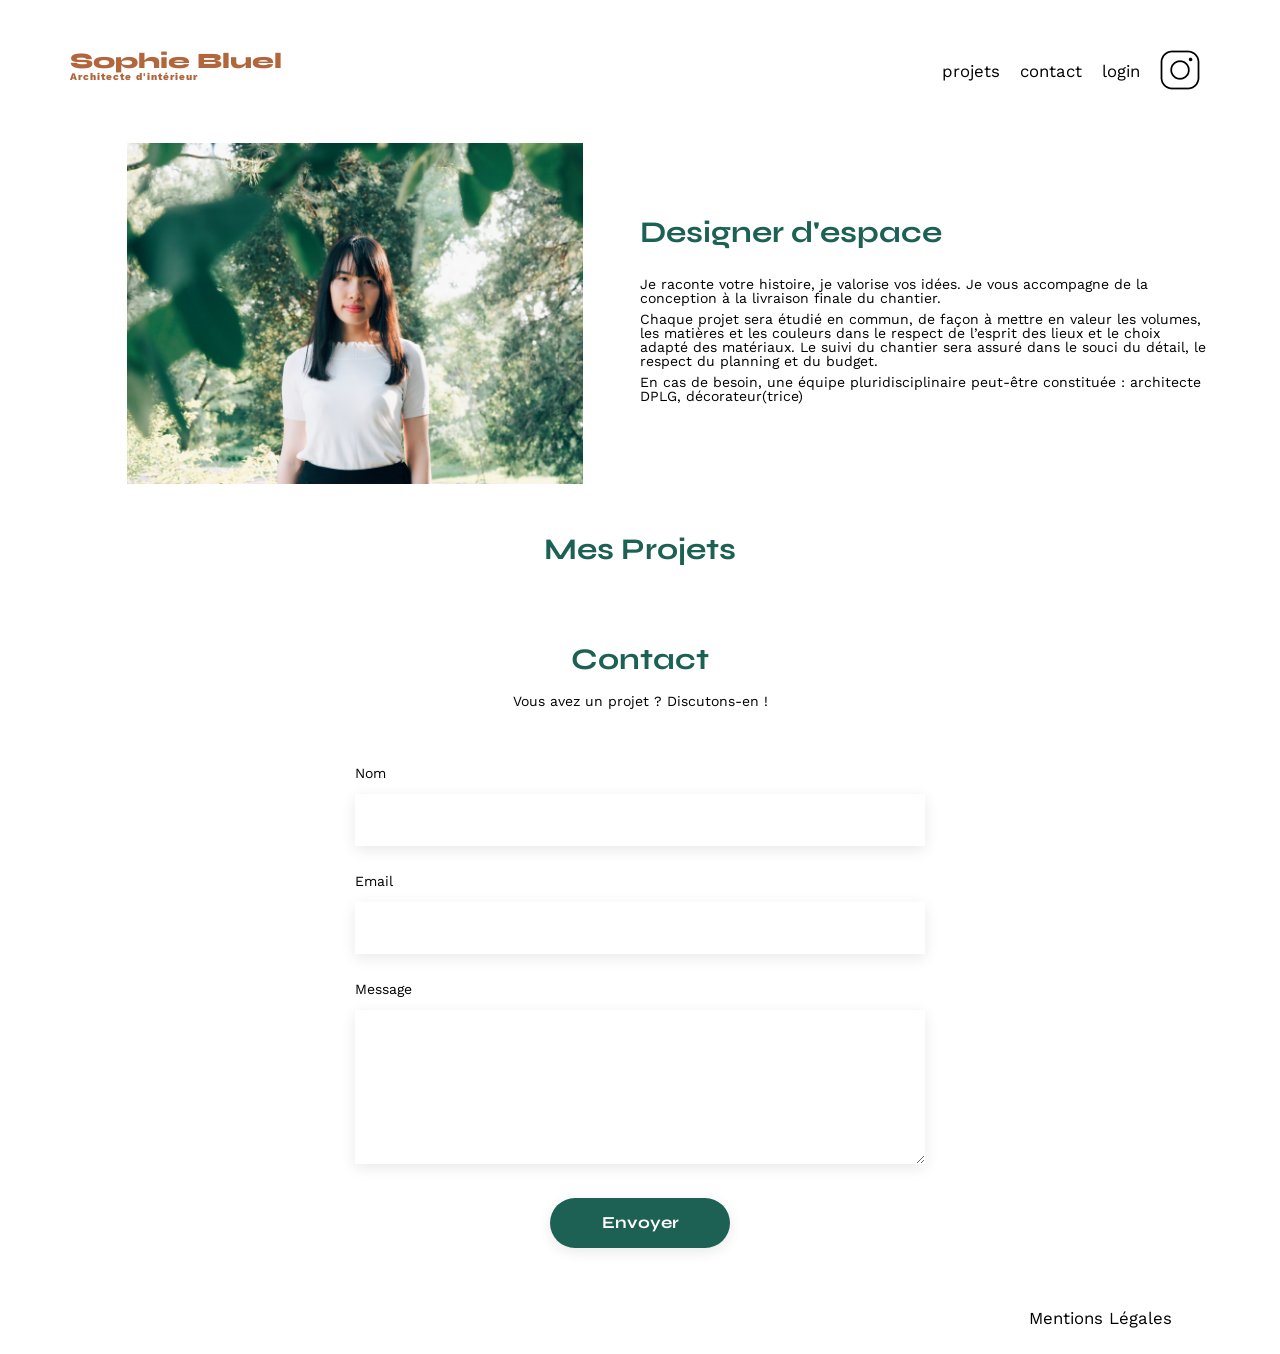
==== FrontEnd/index.html @ b1c6393d "etape js getwork" ====
<!DOCTYPE html>
<html lang="fr">
<head>
	<meta charset="UTF-8">
	<title>Sophie Bluel - Architecte d'intérieur</title>
	<meta name="viewport" content="width=device-width, initial-scale=1.0">
	<link rel="preconnect" href="https://fonts.googleapis.com">
	<link rel="preconnect" href="https://fonts.gstatic.com" crossorigin>
	<link href="https://fonts.googleapis.com/css2?family=Syne:wght@700;800&family=Work+Sans&display=swap" rel="stylesheet">
	<meta name="description" content="">
	<link rel="stylesheet" href="./assets/style.css">
</head>
<body>
<header>
	<h1>Sophie Bluel <span>Architecte d'intérieur</span></h1>
	<nav>
		<ul>
			<li>projets</li>
			<li>contact</li>
			<li>login</li>
			<li><img src="./assets/icons/instagram.png" alt="Instagram"></li>
		</ul>
	</nav>
</header>
<main>
	<section id="introduction">
		<figure>
			<img src="./assets/images/sophie-bluel.png" alt="">
		</figure>
		<article>
			<h2>Designer d'espace</h2>
			<p>Je raconte votre histoire, je valorise vos idées. Je vous accompagne de la conception à la livraison finale du chantier.</p>
			<p>Chaque projet sera étudié en commun, de façon à mettre en valeur les volumes, les matières et les couleurs dans le respect de l’esprit des lieux et le choix adapté des matériaux. Le suivi du chantier sera assuré dans le souci du détail, le respect du planning et du budget.</p>
			<p>En cas de besoin, une équipe pluridisciplinaire peut-être constituée : architecte DPLG, décorateur(trice)</p>
		</article>
	</section>
	<section id="portfolio">
		<h2>Mes Projets</h2>
		<div class="gallery">
		</div>
	</section>
	<section id="contact">
		<h2>Contact</h2>
		<p>Vous avez un projet ? Discutons-en !</p>
		<form action="#" method="post">
			<label for="name">Nom</label>
			<input type="text" name="name" id="name">
			<label for="email">Email</label>
			<input type="email" name="email" id="email">
			<label for="message">Message</label>
			<textarea name="message" id="message" cols="30" rows="10"></textarea>
			<input type="submit" value="Envoyer">
		</form>
	</section>
</main>

<footer>
	<nav>
		<ul>
			<li>Mentions Légales</li>
		</ul>
	</nav>
</footer>
<script src="script.js"></script>
</body>
</html>
---- FrontEnd/assets/style.css ----
/* http://meyerweb.com/eric/tools/css/reset/
   v2.0 | 20110126
   License: none (public domain)
*/

html, body, div, span, applet, object, iframe,
h1, h2, h3, h4, h5, h6, p, blockquote, pre,
a, abbr, acronym, address, big, cite, code,
del, dfn, em, img, ins, kbd, q, s, samp,
small, strike, strong, sub, sup, tt, var,
b, u, i, center,
dl, dt, dd, ol, ul, li,
fieldset, form, label, legend,
table, caption, tbody, tfoot, thead, tr, th, td,
article, aside, canvas, details, embed,
figure, figcaption, footer, header, hgroup,
menu, nav, output, ruby, section, summary,
time, mark, audio, video {
	margin: 0;
	padding: 0;
	border: 0;
	font-size: 100%;
	font: inherit;
	vertical-align: baseline;
}
/* HTML5 display-role reset for older browsers */
article, aside, details, figcaption, figure,
footer, header, hgroup, menu, nav, section {
	display: block;
}
body {
	line-height: 1;
}
ol, ul {
	list-style: none;
}
blockquote, q {
	quotes: none;
}
blockquote:before, blockquote:after,
q:before, q:after {
	content: '';
	content: none;
}
table {
	border-collapse: collapse;
	border-spacing: 0;
}
/** end reset css**/
body {
	max-width: 1140px;
	margin:auto;
	font-family: 'Work Sans' ;
	font-size: 14px;
}
header {
	display: flex;
	justify-content: space-between;
	margin: 50px 0
}
section {
	margin: 50px 0
}

h1{
	display: flex;
	flex-direction: column;
	font-family: 'Syne';
	font-size: 22px;
	font-weight: 800;
	color: #B1663C
}

h1 > span {
	font-family: 'Work Sans';
	font-size:10px;
	letter-spacing: 0.1em;
;
}

h2{
	font-family: 'Syne';
	font-weight: 700;
	font-size: 30px;
	color: #1D6154
}
nav ul {
	display: flex;
	align-items: center;
	list-style-type: none;

}
nav li {
	padding: 0 10px;
	font-size: 1.2em;
}

li:hover {
	color: #B1663C;
}
#introduction {
	display: flex;
	align-items: center;
}
#introduction figure {
	flex: 1
}
#introduction img {
	display: block;
	margin: auto;
	width: 80%;
}

#introduction article {
	flex: 1
}
#introduction h2 {
	margin-bottom: 1em;
}

#introduction p {
	margin-bottom: 0.5em;
}
#portfolio h2 {
	text-align: center;
	margin-bottom: 1em;
}
.gallery {
	width: 100%;
	display: grid;
	grid-template-columns: 1fr 1fr 1fr;
	grid-column-gap: 20px;
	grid-row-gap: 20px;
}

.gallery img {
	width: 100%;

}
#contact {
	width: 50%;
margin: auto;
}
#contact > * {
	text-align: center;

}
#contact h2{
	margin-bottom: 20px;
}
#contact form {
	text-align: left;
	margin-top:30px;
	display: flex;
	flex-direction: column;
}

#contact input {
	height: 50px;
	font-size: 1.2em;
	border: none;
	box-shadow: 0px 4px 14px rgba(0, 0, 0, 0.09);
}
#contact label {
	margin: 2em 0 1em 0;
}
#contact textarea {
	border: none;
	box-shadow: 0px 4px 14px rgba(0, 0, 0, 0.09);
}

input[type="submit"]{
	font-family: 'Syne';
	font-weight: 700;
	color: white;
	background-color: #1D6154;
	margin : 2em auto ;
	width: 180px;
	text-align: center;
	border-radius: 60px ;
}

footer nav ul {
	display: flex;
	justify-content: flex-end;
	margin: 2em
}

/* Filtres */
.filters {
    display: flex;
    justify-content: center;
    gap: 10px;
    margin: 50px 0;
}

.filter-btn {
    padding: 10px 20px;
    border: 1px solid #1D6154;
    background-color: white;
    color: #1D6154;
    font-family: 'Swork Sans';
    font-size: 16px;
    cursor: pointer;
    border-radius: 60px;
    transition: all 0.3s;
}

.filter-btn:hover {
    background-color: #1D6154;
    color: white;
}

.filter-btn.active {
    background-color: #1D6154;
    color: white;
}
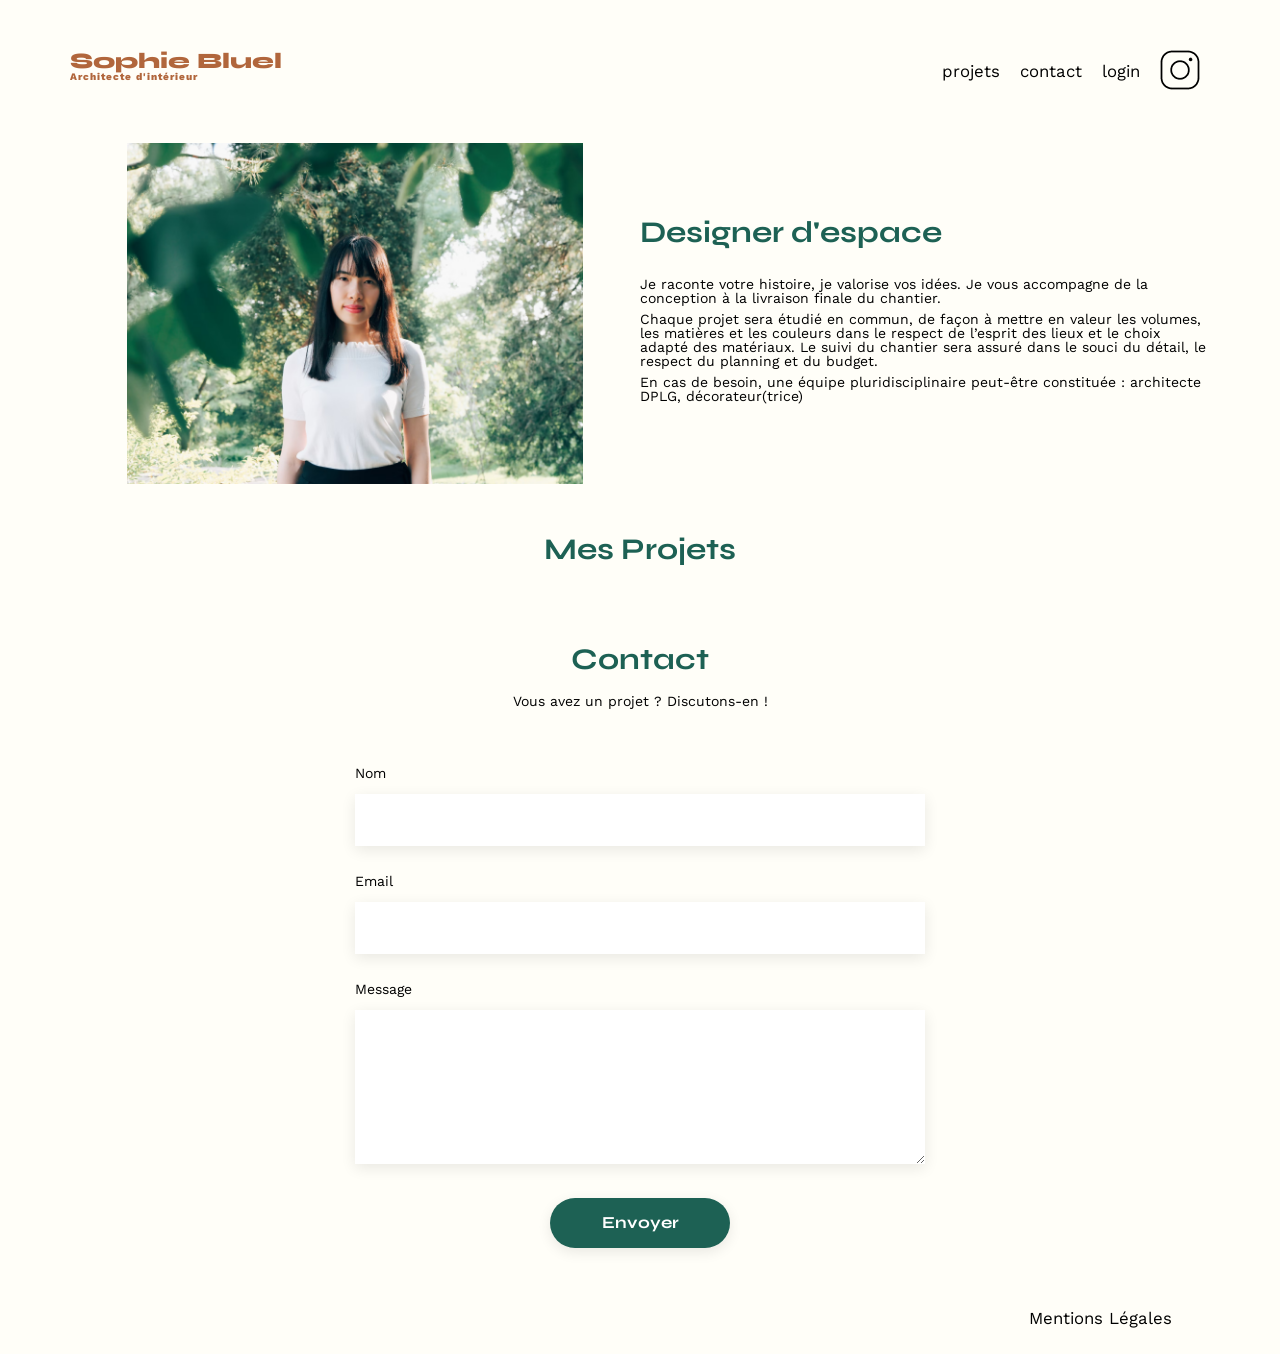
==== commit add04bd2: "ajout page login" ====
--- a/FrontEnd/index.html
+++ b/FrontEnd/index.html
@@ -15,9 +15,9 @@
 	<h1>Sophie Bluel <span>Architecte d'intérieur</span></h1>
 	<nav>
 		<ul>
-			<li>projets</li>
-			<li>contact</li>
-			<li>login</li>
+			<li><a href="#portfolio">projets</a></li>
+			<li><a href="#contact">contact</a></li>
+			<li><a href="login.html">login</a></li>
 			<li><img src="./assets/icons/instagram.png" alt="Instagram"></li>
 		</ul>
 	</nav>
--- a/FrontEnd/assets/style.css
+++ b/FrontEnd/assets/style.css
@@ -28,8 +28,19 @@
 footer, header, hgroup, menu, nav, section {
 	display: block;
 }
+
+a {
+	color: black;
+	text-decoration: none;
+}
+
+a:visited {
+	color: black;
+}
+
 body {
 	line-height: 1;
+	background-color: #FFFEF8;
 }
 ol, ul {
 	list-style: none;
@@ -214,4 +225,74 @@
 .filter-btn.active {
     background-color: #1D6154;
     color: white;
+}
+
+/* Page Login */
+#login {
+	width: 50%;
+	margin: auto;
+	text-align: center;
+}
+
+#login h2 {
+	margin-bottom: 40px;
+	font-family: 'Syne';
+	font-weight: 700;
+	font-size: 30px;
+	color: #1D6154;
+}
+
+#login-form {
+	display: flex;
+	flex-direction: column;
+	text-align: left;
+}
+
+#login-form label {
+	margin-bottom: 10px;
+	font-family: 'Work Sans';
+	font-weight: 500;
+	font-size: 14px;
+}
+
+#login-form input[type="email"],
+#login-form input[type="password"] {
+	height: 50px;
+	font-size: 1.2em;
+	border: none;
+	box-shadow: 0px 4px 14px rgba(0, 0, 0, 0.09);
+	margin-bottom: 30px;
+	padding: 0 15px;
+}
+
+#login-form input[type="submit"] {
+	font-family: 'Syne';
+	font-weight: 700;
+	color: white;
+	background-color: #1D6154;
+	margin: 2em auto;
+	width: 180px;
+	text-align: center;
+	border-radius: 60px;
+	border: none;
+	padding: 10px 0;
+	cursor: pointer;
+}
+
+#login-form input[type="submit"]:hover {
+	background-color: #0E4A3F;
+}
+
+#login a {
+	text-decoration: underline;
+	color: #3D3D3D;
+	font-family: 'Work Sans';
+	font-size: 14px;
+}
+
+.error-message {
+	color: red;
+	margin: 20px 0;
+	font-family: 'Work Sans';
+	font-size: 14px;
 }
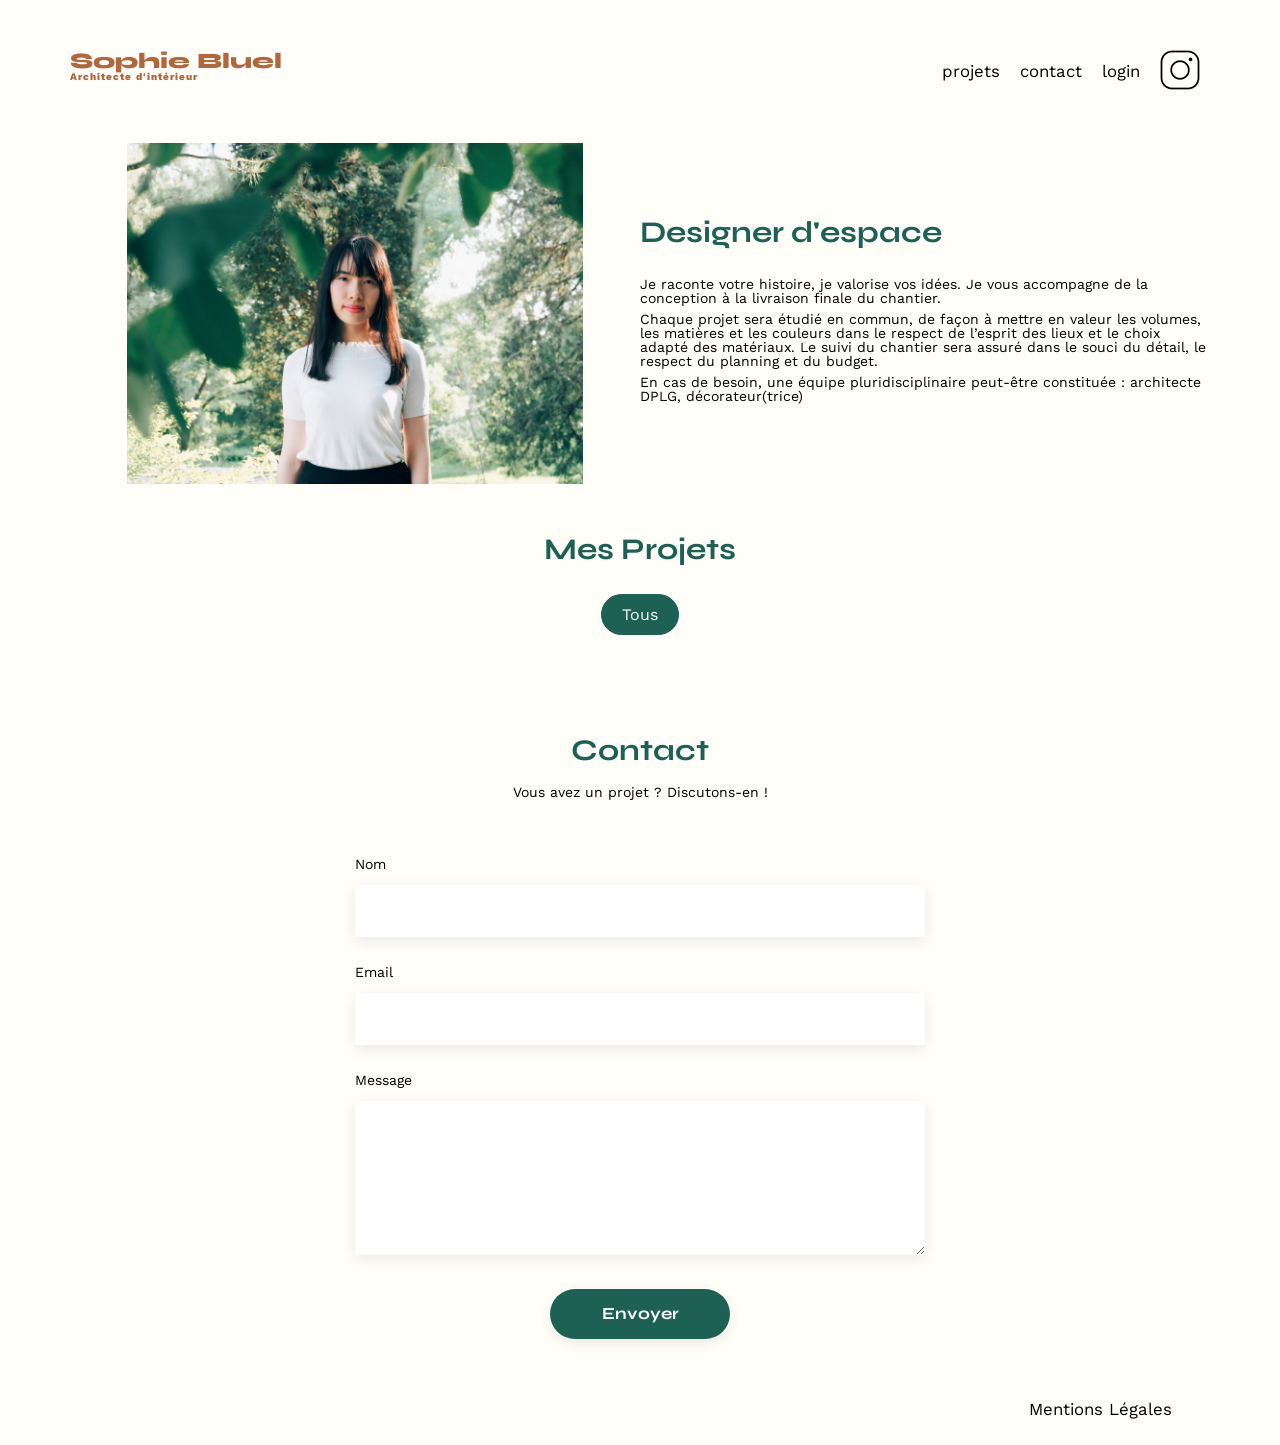
==== commit b8a235f7: "version fonctionnelle du site" ====
--- a/FrontEnd/index.html
+++ b/FrontEnd/index.html
@@ -1,66 +1,141 @@
 <!DOCTYPE html>
 <html lang="fr">
-<head>
-	<meta charset="UTF-8">
-	<title>Sophie Bluel - Architecte d'intérieur</title>
-	<meta name="viewport" content="width=device-width, initial-scale=1.0">
-	<link rel="preconnect" href="https://fonts.googleapis.com">
-	<link rel="preconnect" href="https://fonts.gstatic.com" crossorigin>
-	<link href="https://fonts.googleapis.com/css2?family=Syne:wght@700;800&family=Work+Sans&display=swap" rel="stylesheet">
-	<meta name="description" content="">
-	<link rel="stylesheet" href="./assets/style.css">
-</head>
-<body>
-<header>
-	<h1>Sophie Bluel <span>Architecte d'intérieur</span></h1>
-	<nav>
-		<ul>
-			<li><a href="#portfolio">projets</a></li>
-			<li><a href="#contact">contact</a></li>
-			<li><a href="login.html">login</a></li>
-			<li><img src="./assets/icons/instagram.png" alt="Instagram"></li>
-		</ul>
-	</nav>
-</header>
-<main>
-	<section id="introduction">
-		<figure>
-			<img src="./assets/images/sophie-bluel.png" alt="">
-		</figure>
-		<article>
-			<h2>Designer d'espace</h2>
-			<p>Je raconte votre histoire, je valorise vos idées. Je vous accompagne de la conception à la livraison finale du chantier.</p>
-			<p>Chaque projet sera étudié en commun, de façon à mettre en valeur les volumes, les matières et les couleurs dans le respect de l’esprit des lieux et le choix adapté des matériaux. Le suivi du chantier sera assuré dans le souci du détail, le respect du planning et du budget.</p>
-			<p>En cas de besoin, une équipe pluridisciplinaire peut-être constituée : architecte DPLG, décorateur(trice)</p>
-		</article>
-	</section>
-	<section id="portfolio">
-		<h2>Mes Projets</h2>
-		<div class="gallery">
-		</div>
-	</section>
-	<section id="contact">
-		<h2>Contact</h2>
-		<p>Vous avez un projet ? Discutons-en !</p>
-		<form action="#" method="post">
-			<label for="name">Nom</label>
-			<input type="text" name="name" id="name">
-			<label for="email">Email</label>
-			<input type="email" name="email" id="email">
-			<label for="message">Message</label>
-			<textarea name="message" id="message" cols="30" rows="10"></textarea>
-			<input type="submit" value="Envoyer">
-		</form>
-	</section>
-</main>
+  <head>
+    <meta charset="UTF-8" />
+    <title>Sophie Bluel - Architecte d'intérieur</title>
+    <meta name="viewport" content="width=device-width, initial-scale=1.0" />
+    <link rel="preconnect" href="https://fonts.googleapis.com" />
+    <link rel="preconnect" href="https://fonts.gstatic.com" crossorigin />
+    <link
+      rel="stylesheet"
+      href="https://cdnjs.cloudflare.com/ajax/libs/font-awesome/6.4.0/css/all.min.css"
+    />
+    <link
+      href="https://fonts.googleapis.com/css2?family=Syne:wght@700;800&family=Work+Sans&display=swap"
+      rel="stylesheet"
+    />
+    <meta name="description" content="" />
+    <link rel="stylesheet" href="./assets/style.css" />
+  </head>
+  <body>
+    <div id="edit-banner" class="edit-banner">
+      <p><i class="fa-regular fa-pen-to-square"></i> Mode édition</p>
+    </div>
+    <header>
+      <h1>Sophie Bluel <span>Architecte d'intérieur</span></h1>
+      <nav>
+        <ul>
+          <li><a href="#portfolio">projets</a></li>
+          <li><a href="#contact">contact</a></li>
+          <li><a href="login.html" id="login-link">login</a></li>
+          <li><img src="./assets/icons/instagram.png" alt="Instagram" /></li>
+        </ul>
+      </nav>
+    </header>
+    <main>
+      <section id="introduction">
+        <figure>
+          <img src="./assets/images/sophie-bluel.png" alt="" />
+        </figure>
+        <article>
+          <h2>Designer d'espace</h2>
+          <p>
+            Je raconte votre histoire, je valorise vos idées. Je vous accompagne
+            de la conception à la livraison finale du chantier.
+          </p>
+          <p>
+            Chaque projet sera étudié en commun, de façon à mettre en valeur les
+            volumes, les matières et les couleurs dans le respect de l’esprit
+            des lieux et le choix adapté des matériaux. Le suivi du chantier
+            sera assuré dans le souci du détail, le respect du planning et du
+            budget.
+          </p>
+          <p>
+            En cas de besoin, une équipe pluridisciplinaire peut-être constituée
+            : architecte DPLG, décorateur(trice)
+          </p>
+        </article>
+      </section>
+      <section id="portfolio">
+        <div class="portfolio-header">
+          <h2>Mes Projets</h2>
+          <a href="#" id="edit-btn" class="edit-btn">
+            <i class="fa-regular fa-pen-to-square"></i> modifier
+          </a>
+        </div>
+        <div class="filters"></div>
+        <div class="gallery"></div>
+      </section>
+      <section id="contact">
+        <h2>Contact</h2>
+        <p>Vous avez un projet ? Discutons-en !</p>
+        <form action="#" method="post">
+          <label for="name">Nom</label>
+          <input type="text" name="name" id="name" />
+          <label for="email">Email</label>
+          <input type="email" name="email" id="email" />
+          <label for="message">Message</label>
+          <textarea name="message" id="message" cols="30" rows="10"></textarea>
+          <input type="submit" value="Envoyer" />
+        </form>
+      </section>
+    </main>
 
-<footer>
-	<nav>
-		<ul>
-			<li>Mentions Légales</li>
-		</ul>
-	</nav>
-</footer>
-<script src="script.js"></script>
-</body>
+    <footer>
+      <nav>
+        <ul>
+          <li>Mentions Légales</li>
+        </ul>
+      </nav>
+    </footer>
+    <!-- Modale -->
+    <div id="modal" class="modal">
+      <div class="modal-content">
+        <span class="close-modal">&times;</span>
+
+        <!-- Vue 1 : Galerie -->
+        <div id="modal-gallery-view">
+          <h3>Galerie photo</h3>
+          <div class="modal-gallery"></div>
+          <button id="add-photo-btn" class="add-photo-btn">
+            Ajouter une photo
+          </button>
+        </div>
+
+        <!-- Vue 2 : Formulaire -->
+        <div id="modal-form-view" style="display: none">
+          <span class="back-arrow"><i class="fa-solid fa-arrow-left"></i></span>
+          <h3>Ajout photo</h3>
+          <form id="add-work-form">
+            <div class="photo-upload">
+              <i class="fa-regular fa-image"></i>
+              <label for="image" class="upload-btn">+ Ajouter photo</label>
+              <input
+                type="file"
+                id="image"
+                name="image"
+                accept="image/*"
+                required
+              />
+              <p>jpg, png : 4mo max</p>
+            </div>
+
+            <label for="title">Titre</label>
+            <input type="text" id="title" name="title" required />
+
+            <label for="category">Catégorie</label>
+            <select id="category" name="category" required>
+              <option value=""></option>
+            </select>
+            <hr class="modal-separator" />
+
+            <button type="submit" class="submit-btn disabled" disabled>
+              Valider
+            </button>
+          </form>
+        </div>
+      </div>
+    </div>
+    <script src="script.js"></script>
+  </body>
 </html>
--- a/FrontEnd/assets/style.css
+++ b/FrontEnd/assets/style.css
@@ -3,296 +3,570 @@
    License: none (public domain)
 */
 
-html, body, div, span, applet, object, iframe,
-h1, h2, h3, h4, h5, h6, p, blockquote, pre,
-a, abbr, acronym, address, big, cite, code,
-del, dfn, em, img, ins, kbd, q, s, samp,
-small, strike, strong, sub, sup, tt, var,
-b, u, i, center,
-dl, dt, dd, ol, ul, li,
-fieldset, form, label, legend,
-table, caption, tbody, tfoot, thead, tr, th, td,
-article, aside, canvas, details, embed,
-figure, figcaption, footer, header, hgroup,
-menu, nav, output, ruby, section, summary,
-time, mark, audio, video {
-	margin: 0;
-	padding: 0;
-	border: 0;
-	font-size: 100%;
-	font: inherit;
-	vertical-align: baseline;
+html,
+body,
+div,
+span,
+applet,
+object,
+iframe,
+h1,
+h2,
+h3,
+h4,
+h5,
+h6,
+p,
+blockquote,
+pre,
+a,
+abbr,
+acronym,
+address,
+big,
+cite,
+code,
+del,
+dfn,
+em,
+img,
+ins,
+kbd,
+q,
+s,
+samp,
+small,
+strike,
+strong,
+sub,
+sup,
+tt,
+var,
+b,
+u,
+i,
+center,
+dl,
+dt,
+dd,
+ol,
+ul,
+li,
+fieldset,
+form,
+label,
+legend,
+table,
+caption,
+tbody,
+tfoot,
+thead,
+tr,
+th,
+td,
+article,
+aside,
+canvas,
+details,
+embed,
+figure,
+figcaption,
+footer,
+header,
+hgroup,
+menu,
+nav,
+output,
+ruby,
+section,
+summary,
+time,
+mark,
+audio,
+video {
+  margin: 0;
+  padding: 0;
+  border: 0;
+  font-size: 100%;
+  font: inherit;
+  vertical-align: baseline;
 }
 /* HTML5 display-role reset for older browsers */
-article, aside, details, figcaption, figure,
-footer, header, hgroup, menu, nav, section {
-	display: block;
-}
-
-a {
-	color: black;
-	text-decoration: none;
-}
-
-a:visited {
-	color: black;
-}
-
+article,
+aside,
+details,
+figcaption,
+figure,
+footer,
+header,
+hgroup,
+menu,
+nav,
+section {
+  display: block;
+}
 body {
-	line-height: 1;
-	background-color: #FFFEF8;
-}
-ol, ul {
-	list-style: none;
-}
-blockquote, q {
-	quotes: none;
-}
-blockquote:before, blockquote:after,
-q:before, q:after {
-	content: '';
-	content: none;
+  line-height: 1;
+  background-color: #fffef8;
+}
+ol,
+ul {
+  list-style: none;
+}
+blockquote,
+q {
+  quotes: none;
+}
+blockquote:before,
+blockquote:after,
+q:before,
+q:after {
+  content: "";
+  content: none;
 }
 table {
-	border-collapse: collapse;
-	border-spacing: 0;
+  border-collapse: collapse;
+  border-spacing: 0;
 }
 /** end reset css**/
 body {
-	max-width: 1140px;
-	margin:auto;
-	font-family: 'Work Sans' ;
-	font-size: 14px;
+  max-width: 1140px;
+  margin: auto;
+  font-family: "Work Sans";
+  font-size: 14px;
 }
 header {
-	display: flex;
-	justify-content: space-between;
-	margin: 50px 0
+  display: flex;
+  justify-content: space-between;
+  margin: 50px 0;
 }
 section {
-	margin: 50px 0
-}
-
-h1{
-	display: flex;
-	flex-direction: column;
-	font-family: 'Syne';
-	font-size: 22px;
-	font-weight: 800;
-	color: #B1663C
+  margin: 50px 0;
+}
+
+h1 {
+  display: flex;
+  flex-direction: column;
+  font-family: "Syne";
+  font-size: 22px;
+  font-weight: 800;
+  color: #b1663c;
 }
 
 h1 > span {
-	font-family: 'Work Sans';
-	font-size:10px;
-	letter-spacing: 0.1em;
-;
-}
-
-h2{
-	font-family: 'Syne';
-	font-weight: 700;
-	font-size: 30px;
-	color: #1D6154
+  font-family: "Work Sans";
+  font-size: 10px;
+  letter-spacing: 0.1em;
+}
+
+h2 {
+  font-family: "Syne";
+  font-weight: 700;
+  font-size: 30px;
+  color: #1d6154;
 }
 nav ul {
-	display: flex;
-	align-items: center;
-	list-style-type: none;
-
+  display: flex;
+  align-items: center;
+  list-style-type: none;
 }
 nav li {
-	padding: 0 10px;
-	font-size: 1.2em;
+  padding: 0 10px;
+  font-size: 1.2em;
 }
 
 li:hover {
-	color: #B1663C;
+  color: #b1663c;
 }
 #introduction {
-	display: flex;
-	align-items: center;
+  display: flex;
+  align-items: center;
 }
 #introduction figure {
-	flex: 1
+  flex: 1;
 }
 #introduction img {
-	display: block;
-	margin: auto;
-	width: 80%;
+  display: block;
+  margin: auto;
+  width: 80%;
 }
 
 #introduction article {
-	flex: 1
+  flex: 1;
 }
 #introduction h2 {
-	margin-bottom: 1em;
+  margin-bottom: 1em;
 }
 
 #introduction p {
-	margin-bottom: 0.5em;
+  margin-bottom: 0.5em;
 }
 #portfolio h2 {
-	text-align: center;
-	margin-bottom: 1em;
+  text-align: center;
+  margin-bottom: 1em;
 }
 .gallery {
-	width: 100%;
-	display: grid;
-	grid-template-columns: 1fr 1fr 1fr;
-	grid-column-gap: 20px;
-	grid-row-gap: 20px;
+  width: 100%;
+  display: grid;
+  grid-template-columns: 1fr 1fr 1fr;
+  grid-column-gap: 20px;
+  grid-row-gap: 20px;
 }
 
 .gallery img {
-	width: 100%;
-
+  width: 100%;
 }
 #contact {
-	width: 50%;
-margin: auto;
+  width: 50%;
+  margin: auto;
 }
 #contact > * {
-	text-align: center;
-
-}
-#contact h2{
-	margin-bottom: 20px;
+  text-align: center;
+}
+#contact h2 {
+  margin-bottom: 20px;
 }
 #contact form {
-	text-align: left;
-	margin-top:30px;
-	display: flex;
-	flex-direction: column;
+  text-align: left;
+  margin-top: 30px;
+  display: flex;
+  flex-direction: column;
 }
 
 #contact input {
-	height: 50px;
-	font-size: 1.2em;
-	border: none;
-	box-shadow: 0px 4px 14px rgba(0, 0, 0, 0.09);
+  height: 50px;
+  font-size: 1.2em;
+  border: none;
+  box-shadow: 0px 4px 14px rgba(0, 0, 0, 0.09);
 }
 #contact label {
-	margin: 2em 0 1em 0;
+  margin: 2em 0 1em 0;
 }
 #contact textarea {
-	border: none;
-	box-shadow: 0px 4px 14px rgba(0, 0, 0, 0.09);
-}
-
-input[type="submit"]{
-	font-family: 'Syne';
-	font-weight: 700;
-	color: white;
-	background-color: #1D6154;
-	margin : 2em auto ;
-	width: 180px;
-	text-align: center;
-	border-radius: 60px ;
+  border: none;
+  box-shadow: 0px 4px 14px rgba(0, 0, 0, 0.09);
+}
+
+input[type="submit"] {
+  font-family: "Syne";
+  font-weight: 700;
+  color: white;
+  background-color: #1d6154;
+  margin: 2em auto;
+  width: 180px;
+  text-align: center;
+  border-radius: 60px;
 }
 
 footer nav ul {
-	display: flex;
-	justify-content: flex-end;
-	margin: 2em
-}
-
-/* Filtres */
+  display: flex;
+  justify-content: flex-end;
+  margin: 2em;
+}
+
+/* Conteneur des filtres - centre les boutons */
 .filters {
-    display: flex;
-    justify-content: center;
-    gap: 10px;
-    margin: 50px 0;
-}
-
+  display: flex;
+  justify-content: center;
+  gap: 10px;
+  margin-bottom: 50px;
+}
+
+/* Style de base pour tous les boutons */
 .filter-btn {
-    padding: 10px 20px;
-    border: 1px solid #1D6154;
-    background-color: white;
-    color: #1D6154;
-    font-family: 'Swork Sans';
-    font-size: 16px;
-    cursor: pointer;
-    border-radius: 60px;
-    transition: all 0.3s;
+  padding: 10px 20px;
+  border-radius: 60px;
+  border: 1px solid #1d6154;
+  background-color: transparent;
+  color: #1d6154;
+  cursor: pointer;
+  font-family: inherit;
+  font-size: 16px;
+}
+
+/* Style du bouton actif (sélectionné) */
+.filter-btn.active {
+  background-color: #1d6154;
+  color: white;
 }
 
 .filter-btn:hover {
-    background-color: #1D6154;
-    color: white;
-}
-
-.filter-btn.active {
-    background-color: #1D6154;
-    color: white;
+  background-color: #1d6154;
+  color: white;
+}
+
+a {
+  text-decoration: none;
+  color: black;
 }
 
 /* Page Login */
 #login {
-	width: 50%;
-	margin: auto;
-	text-align: center;
+  width: 50%;
+  margin: auto;
+  text-align: center;
 }
 
 #login h2 {
-	margin-bottom: 40px;
-	font-family: 'Syne';
-	font-weight: 700;
-	font-size: 30px;
-	color: #1D6154;
+  margin-bottom: 40px;
+  font-family: "Syne";
+  font-weight: 700;
+  font-size: 30px;
+  color: #1d6154;
 }
 
 #login-form {
-	display: flex;
-	flex-direction: column;
-	text-align: left;
+  display: flex;
+  flex-direction: column;
+  text-align: left;
 }
 
 #login-form label {
-	margin-bottom: 10px;
-	font-family: 'Work Sans';
-	font-weight: 500;
-	font-size: 14px;
+  margin-bottom: 10px;
+  font-family: "Work Sans";
+  font-weight: 500;
+  font-size: 14px;
 }
 
 #login-form input[type="email"],
 #login-form input[type="password"] {
-	height: 50px;
-	font-size: 1.2em;
-	border: none;
-	box-shadow: 0px 4px 14px rgba(0, 0, 0, 0.09);
-	margin-bottom: 30px;
-	padding: 0 15px;
+  height: 50px;
+  font-size: 1.2em;
+  border: none;
+  box-shadow: 0px 4px 14px rgba(0, 0, 0, 0.09);
+  margin-bottom: 30px;
+  padding: 0 15px;
 }
 
 #login-form input[type="submit"] {
-	font-family: 'Syne';
-	font-weight: 700;
-	color: white;
-	background-color: #1D6154;
-	margin: 2em auto;
-	width: 180px;
-	text-align: center;
-	border-radius: 60px;
-	border: none;
-	padding: 10px 0;
-	cursor: pointer;
+  font-family: "Syne";
+  font-weight: 700;
+  color: white;
+  background-color: #1d6154;
+  margin: 2em auto;
+  width: 180px;
+  text-align: center;
+  border-radius: 60px;
+  border: none;
+  padding: 10px 0;
+  cursor: pointer;
 }
 
 #login-form input[type="submit"]:hover {
-	background-color: #0E4A3F;
+  background-color: #0e4a3f;
 }
 
 #login a {
-	text-decoration: underline;
-	color: #3D3D3D;
-	font-family: 'Work Sans';
-	font-size: 14px;
+  text-decoration: underline;
+  color: #3d3d3d;
+  font-family: "Work Sans";
+  font-size: 14px;
 }
 
 .error-message {
-	color: red;
-	margin: 20px 0;
-	font-family: 'Work Sans';
-	font-size: 14px;
-}+  color: red;
+  margin: 20px 0;
+  font-family: "Work Sans";
+  font-size: 14px;
+}
+
+.edit-banner {
+  display: none;
+  background-color: black;
+  color: white;
+  text-align: center;
+  padding: 10px;
+  width: 100vw;
+  margin-left: calc(-50vw + 50%);
+}
+
+.portfolio-header {
+  display: flex;
+  justify-content: center;
+  align-items: baseline;
+  gap: 20px;
+}
+
+.portfolio-header h2 {
+  margin-bottom: 0;
+}
+
+.edit-btn {
+  display: none;
+  color: black;
+  text-decoration: none;
+  font-size: 14px;
+}
+
+.modal {
+  display: none;
+  position: fixed;
+  top: 0;
+  left: 0;
+  width: 100%;
+  height: 100%;
+  background-color: rgba(0, 0, 0, 0.5);
+  justify-content: center;
+  align-items: center;
+}
+
+.modal-content {
+  background-color: white;
+  padding: 30px;
+  border-radius: 10px;
+  position: relative;
+  width: 600px;
+}
+
+.close-modal {
+  position: absolute;
+  top: 15px;
+  right: 20px;
+  font-size: 24px;
+  cursor: pointer;
+}
+
+.modal-content {
+  background-color: white;
+  padding: 50px;
+  border-radius: 10px;
+  position: relative;
+  width: 400px;
+  text-align: center;
+}
+
+.modal-content h3 {
+  margin-bottom: 20px;
+  font-size: 20px;
+}
+
+.modal-gallery {
+  display: grid;
+  grid-template-columns: repeat(5, 1fr);
+  gap: 10px;
+  margin: 20px 0;
+  padding-bottom: 20px;
+  border-bottom: 1px solid #b3b3b3;
+}
+
+.modal-gallery figure {
+  margin: 0;
+  position: relative;
+}
+
+.modal-gallery img {
+  width: 100%;
+  height: 70px;
+  object-fit: cover;
+}
+
+.modal-gallery i {
+  position: absolute;
+  top: 5px;
+  right: 5px;
+  background-color: black;
+  color: white;
+  padding: 4px;
+  font-size: 8px;
+  cursor: pointer;
+  pointer-events: auto;
+}
+
+.add-photo-btn {
+  background-color: #1d6154;
+  color: white;
+  border: none;
+  padding: 10px 50px;
+  border-radius: 30px;
+  cursor: pointer;
+  margin-top: 20px;
+  font-family: inherit;
+}
+
+.back-arrow {
+  position: absolute;
+  top: 15px;
+  left: 20px;
+  cursor: pointer;
+}
+
+#add-work-form {
+  display: flex;
+  flex-direction: column;
+  gap: 25px;
+}
+
+.photo-upload {
+  background-color: #e8f1f6;
+  padding: 10px;
+  display: flex;
+  flex-direction: column;
+  align-items: center;
+  gap: 10px;
+}
+
+.photo-upload i {
+  font-size: 50px;
+  color: #b9c5cc;
+}
+
+.photo-upload input[type="file"] {
+  display: none;
+}
+
+.upload-btn {
+  background-color: #cbd6dc;
+  color: #306685;
+  padding: 10px 20px;
+  border-radius: 30px;
+  cursor: pointer;
+}
+
+.photo-upload p {
+  font-size: 12px;
+  color: #999;
+  margin: 0;
+}
+
+#add-work-form label {
+  text-align: left;
+}
+
+#add-work-form input[type="text"],
+#add-work-form select {
+  padding: 15px;
+  border: none;
+  box-shadow: 0 1px 3px rgba(0, 0, 0, 0.1);
+}
+
+.modal-separator {
+  width: 100%;
+  border: none;
+  border-top: 1px solid #b3b3b3;
+  margin: 20px auto 0px auto;
+}
+
+.submit-btn {
+  width: 237px;
+  height: 36px;
+  border-radius: 60px;
+  font-family: "Syne";
+  font-weight: 700;
+  margin: 20px auto 0 auto;
+  border: none;
+  cursor: pointer;
+  font-size: 14px;
+  display: block;
+}
+
+/* Bouton désactivé */
+.submit-btn.disabled {
+  background-color: #a7a7a7;
+  color: white;
+}
+
+/* Bouton activé */
+.submit-btn.active {
+  background-color: #1d6154;
+  color: white;
+}
